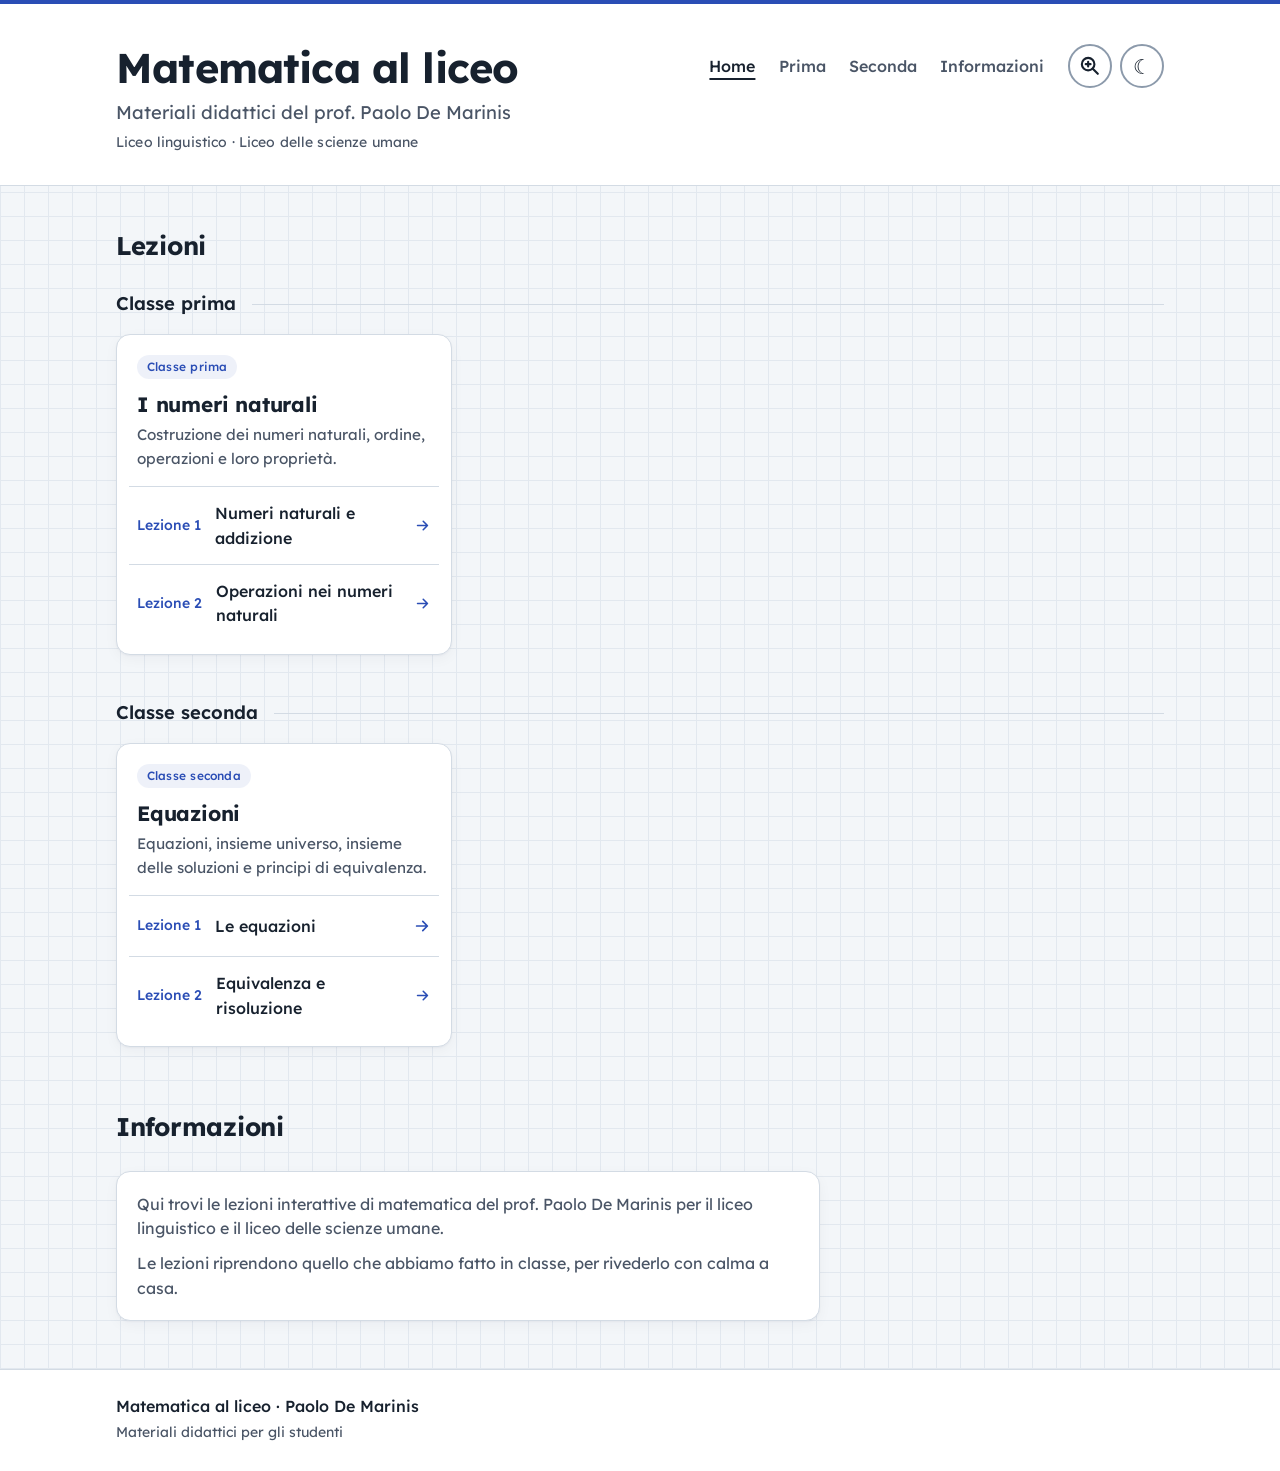
==== index.html @ c7ae08e1 "Prima pubblicazione: home, font e prime tre lezioni Home «Matematica al liceo» con tema scuro e dime" ====
<!DOCTYPE html>
<html lang="it">
<head>
	<meta charset="utf-8">
	<meta name="viewport" content="width=device-width, initial-scale=1, viewport-fit=cover">
	<title>Matematica al liceo · Materiali didattici del prof. Paolo De Marinis</title>
	<meta name="description" content="Lezioni interattive di matematica per il liceo linguistico e il liceo delle scienze umane, a cura del prof. Paolo De Marinis.">
	<meta name="theme-color" content="#F3F6F9">
	<link rel="preload" href="assets/fonts/lexend-latin.woff2" as="font" type="font/woff2" crossorigin>
	<link rel="stylesheet" href="assets/css/style.css">
	<script src="assets/js/main.js"></script>
</head>
<body>
	<a class="skip-link" href="#contenuto">Vai al contenuto</a>

	<header class="site-header" id="top">
		<div class="wrap header-inner">
			<div class="brand">
				<h1 class="site-title"><a href="index.html">Matematica al liceo</a></h1>
				<p class="site-subtitle">Materiali didattici del prof. Paolo De Marinis</p>
				<p class="site-schools"><span>Liceo linguistico</span> · <span>Liceo delle scienze umane</span></p>
			</div>
			<nav class="site-nav" aria-label="Navigazione principale">
				<ul>
					<li><a href="index.html" aria-current="page">Home</a></li>
					<li><a href="#prima">Prima</a></li>
					<li><a href="#seconda">Seconda</a></li>
					<li><a href="#informazioni">Informazioni</a></li>
				</ul>
			</nav>
			<div class="tools">
				<div class="zmenu" id="zmenu">
					<button type="button" class="round-btn" id="zoomBtn" aria-label="Dimensione dei contenuti" title="Dimensione dei contenuti" aria-haspopup="dialog" aria-expanded="false" aria-controls="zpanel">
						<svg viewBox="0 0 24 24" aria-hidden="true"><circle cx="10.5" cy="10.5" r="6.5"/><path d="M15.3 15.3 20.5 20.5M8 10.5h5M10.5 8v5"/></svg>
					</button>
					<section class="zpanel" id="zpanel" role="dialog" aria-labelledby="ztitle" hidden>
						<div class="zhead">
							<span id="ztitle">Dimensione dei contenuti</span>
							<button type="button" class="round-btn small" id="zclose" aria-label="Chiudi"><svg viewBox="0 0 24 24" aria-hidden="true"><path d="M7 7 17 17M17 7 7 17"/></svg></button>
						</div>
						<div class="zopts" role="radiogroup" aria-labelledby="ztitle">
							<label><input type="radio" name="zoomLevel" value="100" checked>100%</label>
							<label><input type="radio" name="zoomLevel" value="115">115%</label>
							<label><input type="radio" name="zoomLevel" value="130">130%</label>
							<label><input type="radio" name="zoomLevel" value="150">150%</label>
						</div>
					</section>
				</div>
				<button type="button" class="round-btn" id="theme" aria-label="Attiva il tema scuro" title="Tema scuro"><span id="themeGlyph" aria-hidden="true">☾</span></button>
			</div>
		</div>
	</header>

	<main id="contenuto">
		<section class="lessons" aria-labelledby="lezioni-title">
			<div class="wrap">
				<h2 class="section-title" id="lezioni-title">Lezioni</h2>

				<!-- ========== Classe prima ========== -->
				<section class="year" id="prima" aria-labelledby="prima-title">
					<h3 class="year-title" id="prima-title">Classe prima</h3>
					<div class="topic-grid">

						<article class="topic" aria-labelledby="t-numeri-naturali">
							<p class="topic-year">Classe prima</p>
							<h4 class="topic-title" id="t-numeri-naturali">I numeri naturali</h4>
							<p class="topic-desc">Costruzione dei numeri naturali, ordine, operazioni e loro proprietà.</p>
							<ul class="lesson-list">
								<li>
									<a class="lesson" href="prima/numeri-naturali/lezione-1.html">
										<span class="lesson-num">Lezione 1<span class="sr-only"> —</span></span>
										<span class="lesson-title">Numeri naturali e addizione</span>
									</a>
								</li>
								<li>
									<a class="lesson" href="prima/numeri-naturali/lezione-2.html">
										<span class="lesson-num">Lezione 2<span class="sr-only"> —</span></span>
										<span class="lesson-title">Operazioni nei numeri naturali</span>
									</a>
								</li>
							</ul>
						</article>

						<!-- Next topics for the first year go here, as copies of the <article> above:
						     divisibilità, numeri interi, numeri razionali, insiemi,
						     calcolo letterale, monomi, polinomi, geometria. -->

					</div>
				</section>

				<!-- ========== Classe seconda ========== -->
				<section class="year" id="seconda" aria-labelledby="seconda-title">
					<h3 class="year-title" id="seconda-title">Classe seconda</h3>
					<div class="topic-grid">

						<article class="topic" aria-labelledby="t-equazioni">
							<p class="topic-year">Classe seconda</p>
							<h4 class="topic-title" id="t-equazioni">Equazioni</h4>
							<p class="topic-desc">Equazioni, insieme universo, insieme delle soluzioni e principi di equivalenza.</p>
							<ul class="lesson-list">
								<li>
									<a class="lesson" href="seconda/equazioni/lezione-1.html">
										<span class="lesson-num">Lezione 1<span class="sr-only"> —</span></span>
										<span class="lesson-title">Le equazioni</span>
									</a>
								</li>
								<li>
									<a class="lesson" href="seconda/equazioni/lezione-2.html">
										<span class="lesson-num">Lezione 2<span class="sr-only"> —</span></span>
										<span class="lesson-title">Equivalenza e risoluzione</span>
									</a>
								</li>
							</ul>
						</article>

						<!-- Next topics for the second year go here:
						     funzioni, retta, sistemi lineari, disequazioni, radicali, geometria. -->

					</div>
				</section>

				<!--
				HOW TO ADD A TOPIC
				Copy this block inside the .topic-grid of the right year,
				then change the id (it must be unique), the texts and the links.

				<article class="topic" aria-labelledby="t-numeri-interi">
					<p class="topic-year">Classe prima</p>
					<h4 class="topic-title" id="t-numeri-interi">I numeri interi</h4>
					<p class="topic-desc">One-line description of the topic.</p>
					<ul class="lesson-list">
						<li>
							<a class="lesson" href="prima/numeri-interi/lezione-1.html">
								<span class="lesson-num">Lezione 1<span class="sr-only"> —</span></span>
								<span class="lesson-title">Lesson title</span>
							</a>
						</li>
					</ul>
				</article>

				HOW TO MARK A LESSON AS NEW OR UPDATED
				Put one badge INSIDE .lesson-title, after the text, only while it is useful:
					<span class="lesson-title">Le equazioni <span class="badge badge-new">Nuova</span></span>
					<span class="lesson-title">Le equazioni <span class="badge badge-updated">Aggiornata</span></span>
				-->
			</div>
		</section>

		<section class="info" id="informazioni" aria-labelledby="informazioni-title">
			<div class="wrap">
				<h2 class="section-title" id="informazioni-title">Informazioni</h2>
				<div class="info-panel">
					<p>Qui trovi le lezioni interattive di matematica del prof. Paolo De Marinis per il liceo linguistico e il liceo delle scienze umane.</p>
					<p>Le lezioni riprendono quello che abbiamo fatto in classe, per rivederlo con calma a casa.</p>
				</div>
			</div>
		</section>
	</main>

	<footer class="site-footer">
		<div class="wrap">
			<p class="footer-main">Matematica al liceo · Paolo De Marinis</p>
			<p class="footer-sub">Materiali didattici per gli studenti</p>
		</div>
	</footer>
</body>
</html>
---- assets/css/style.css ----
/* ==========================================================================
   Matematica al liceo — home page styles
   Same palette and grid paper background as the interactive lessons.
   ========================================================================== */

/* Lexend is served from this site (SIL Open Font License, see assets/fonts/OFL.txt):
   no request to Google. One variable file covers weights 400–700, Latin characters. */
@font-face {
	font-family: "Lexend";
	font-style: normal;
	font-weight: 400 700;
	font-display: swap;
	src: url("../fonts/lexend-latin.woff2") format("woff2");
}

:root {
	--bg: #F3F6F9;
	--grid: #E2E8EF;
	--panel: #FFFFFF;
	--ink: #17212E;
	--ink-secondary: #4A5566;
	--line: #D3DBE4;
	--accent: #2A4DB5;
	--accent-soft: rgba(42, 77, 181, 0.08);
	--accent-hover: #1F3C93;
	--updated: #107443;
	--control: #8C9AAB;
	--popup-shadow: rgba(23, 33, 46, 0.18);

	--font: "Lexend", system-ui, -apple-system, "Segoe UI", Roboto, "Helvetica Neue", Arial, sans-serif;
	--radius: 14px;
	--radius-small: 10px;
	--shadow: 0 1px 2px rgba(23, 33, 46, 0.04), 0 4px 14px rgba(23, 33, 46, 0.04);
	--content-width: 68rem;
	--gutter: 1.25rem;
}

/* Dark theme: same colours as the dark theme of the lessons */
:root[data-theme="dark"] {
	color-scheme: dark;
	--bg: #0F141A;
	--grid: #19212B;
	--panel: #161D26;
	--ink: #E6EBF1;
	--ink-secondary: #A8B3C0;
	--line: #2A3440;
	--accent: #86A5F7;
	--accent-soft: rgba(134, 165, 247, 0.12);
	--accent-hover: #AFC4FA;
	--updated: #4FC98C;
	--control: #56657A;
	--popup-shadow: rgba(0, 0, 0, 0.5);
	--shadow: none;
}

/* Content size chosen with the magnifier, as in the lessons */
:root[data-zoom="115"] { font-size: 115%; }
:root[data-zoom="130"] { font-size: 130%; }
:root[data-zoom="150"] { font-size: 150%; }

/* ---------- Base ---------- */

[hidden] {
	display: none !important;
}

*,
*::before,
*::after {
	box-sizing: border-box;
}

html {
	-webkit-text-size-adjust: 100%;
	text-size-adjust: 100%;
}

@media (prefers-reduced-motion: no-preference) {
	html {
		scroll-behavior: smooth;
	}
}

body {
	margin: 0;
	min-height: 100vh;
	display: flex;
	flex-direction: column;
	font-family: var(--font);
	font-size: 1rem;
	line-height: 1.55;
	color: var(--ink);
	background-color: var(--bg);
	/* Grid paper, as in the lessons */
	background-image:
		linear-gradient(var(--grid) 1px, transparent 1px),
		linear-gradient(90deg, var(--grid) 1px, transparent 1px);
	background-size: 24px 24px;
	-webkit-tap-highlight-color: transparent;
}

h1,
h2,
h3,
h4,
p,
ul {
	margin: 0;
}

a {
	color: var(--accent);
}

:focus-visible {
	outline: 3px solid var(--accent);
	outline-offset: 3px;
	border-radius: 4px;
}

/* Content column; respects the iPhone notch in landscape */
.wrap {
	width: 100%;
	max-width: var(--content-width);
	margin: 0 auto;
	padding-left: max(var(--gutter), env(safe-area-inset-left));
	padding-right: max(var(--gutter), env(safe-area-inset-right));
}

/* Text for screen readers only */
.sr-only {
	position: absolute;
	width: 1px;
	height: 1px;
	overflow: hidden;
	clip: rect(0 0 0 0);
	white-space: nowrap;
}

/* Keyboard users can jump straight to the lessons */
.skip-link {
	position: absolute;
	left: 1rem;
	top: -4rem;
	z-index: 10;
	padding: 0.6rem 1rem;
	background: var(--panel);
	border: 1px solid var(--line);
	border-radius: var(--radius-small);
	font-weight: 500;
	text-decoration: none;
}

.skip-link:focus {
	top: 1rem;
}

/* ---------- Header ---------- */

/* The header is a size container: its layout follows the space actually available,
   which also shrinks when the content size is raised with the magnifier. */
.site-header {
	container-type: inline-size;
	background: var(--panel);
	border-top: 4px solid var(--accent);
	border-bottom: 1px solid var(--line);
}

/* Phones and tablets: title and buttons on top, links below.
   Wide screens: title, links and buttons on one row. */
.header-inner {
	display: grid;
	grid-template-columns: 1fr auto;
	grid-template-areas:
		"brand tools"
		"nav   nav";
	gap: 1.1rem 1rem;
	padding-top: 1.75rem;
	padding-bottom: 1.25rem;
}

.brand {
	grid-area: brand;
	min-width: 0;
}

.site-nav {
	grid-area: nav;
}

/* The size panel is anchored to this box, so it never goes past the right edge */
.tools {
	grid-area: tools;
	align-self: start;
	position: relative;
	display: flex;
	gap: 0.5rem;
}

/* Very narrow (small phones, or large content size): buttons on their own row */
@container (max-width: 22rem) {
	.header-inner {
		grid-template-columns: 1fr;
		grid-template-areas:
			"tools"
			"brand"
			"nav";
	}

	.tools {
		justify-self: end;
	}

	/* more specific than the base .zopts rule, which comes later in the file */
	.site-header .zopts {
		grid-template-columns: repeat(2, minmax(0, 1fr));
	}
}

.site-title {
	font-size: clamp(1.85rem, 1.45rem + 1.8vw, 2.6rem);
	font-weight: 700;
	line-height: 1.15;
	letter-spacing: -0.02em;
	text-wrap: balance;
}

.site-title a {
	color: var(--ink);
	text-decoration: none;
}

.site-subtitle {
	margin-top: 0.45rem;
	font-size: clamp(1rem, 0.95rem + 0.3vw, 1.15rem);
	color: var(--ink-secondary);
	text-wrap: balance;
}

.site-schools {
	margin-top: 0.25rem;
	font-size: 0.875rem;
	color: var(--ink-secondary);
	letter-spacing: 0.01em;
}

/* Each school stays on one line: on phones the break falls after the dot */
.site-schools span {
	white-space: nowrap;
}

/* Plain links, no hamburger: one row on phones, they wrap only on very narrow screens */
.site-nav ul {
	display: flex;
	flex-wrap: wrap;
	padding: 0;
	margin-left: -0.5rem;
	list-style: none;
}

.site-nav a {
	display: inline-flex;
	align-items: center;
	min-height: 2.75rem;
	padding: 0 0.5rem;
	border-radius: var(--radius-small);
	color: var(--ink-secondary);
	font-size: 0.9375rem;
	font-weight: 500;
	text-decoration: none;
}

.site-nav a:hover {
	color: var(--accent);
	background: var(--accent-soft);
}

/* Current page: darker and underlined, not colour alone */
.site-nav a[aria-current="page"] {
	color: var(--ink);
	text-decoration: underline;
	text-decoration-thickness: 2px;
	text-underline-offset: 0.35em;
}

@container (min-width: 60rem) {
	.header-inner {
		grid-template-columns: 1fr auto auto;
		grid-template-areas: "brand nav tools";
		align-items: start;
		column-gap: 1.5rem;
		padding-top: 2.5rem;
		padding-bottom: 2rem;
	}

	.site-nav ul {
		gap: 0.25rem;
		margin-left: 0;
		margin-right: -0.6rem;
	}

	.site-nav a {
		padding: 0 0.6rem;
		font-size: 1rem;
	}
}

/* ---------- Theme and size buttons (same look as in the lessons) ---------- */

.round-btn {
	display: grid;
	place-items: center;
	width: 2.75rem;
	height: 2.75rem;
	min-width: 44px;
	min-height: 44px;
	padding: 0;
	border: 2px solid var(--control);
	border-radius: 50%;
	background: var(--panel);
	color: var(--ink);
	font: inherit;
	font-size: 1.3rem;
	line-height: 1;
	cursor: pointer;
}

.round-btn:hover,
.round-btn[aria-expanded="true"] {
	border-color: var(--accent);
}

.round-btn svg {
	width: 1.45rem;
	height: 1.45rem;
	fill: none;
	stroke: currentColor;
	stroke-width: 2.2;
	stroke-linecap: round;
	stroke-linejoin: round;
}

.round-btn.small {
	width: 2.4rem;
	height: 2.4rem;
	min-width: 40px;
	min-height: 40px;
}

.round-btn.small svg {
	width: 1.1rem;
	height: 1.1rem;
	stroke-width: 2.4;
}

.zpanel {
	position: absolute;
	top: calc(100% + 0.6rem);
	right: 0;
	z-index: 30;
	/* never wider than the header (cqw ignores the desktop scrollbar, vw does not) */
	width: min(21rem, calc(100cqw - 2.5rem));
	padding: 0.8rem 0.9rem 0.9rem;
	background: var(--panel);
	border: 1px solid var(--line);
	border-radius: var(--radius);
	box-shadow: 0 12px 32px var(--popup-shadow);
}

.zhead {
	display: flex;
	align-items: center;
	justify-content: space-between;
	gap: 1rem;
	margin-bottom: 0.55rem;
	font-weight: 700;
}

.zopts {
	display: grid;
	grid-template-columns: repeat(4, minmax(0, 1fr));
	gap: 0.4rem;
}

.zopts label {
	position: relative;
	display: grid;
	place-items: center;
	min-height: 44px;
	border: 2px solid var(--control);
	border-radius: var(--radius-small);
	cursor: pointer;
	font-weight: 700;
	font-variant-numeric: tabular-nums;
}

.zopts input {
	position: absolute;
	opacity: 0;
	pointer-events: none;
}

.zopts label:has(input:checked) {
	border-color: var(--accent);
	background: var(--accent-soft);
	color: var(--accent);
}

.zopts label:has(input:focus-visible) {
	outline: 3px solid var(--accent);
	outline-offset: 2px;
}

/* ---------- Sections ---------- */

main {
	flex: 1;
}

.lessons {
	padding-top: 2.5rem;
}

.info {
	padding-top: 1rem;
	padding-bottom: 3rem;
}

.section-title {
	margin-bottom: 1.5rem;
	font-size: 1.6rem;
	font-weight: 700;
	letter-spacing: -0.01em;
}

/* Anchored sections do not end up glued to the top edge */
.year,
.info {
	scroll-margin-top: 1rem;
}

.year {
	margin-bottom: 2.75rem;
}

/* Year heading with a thin rule that fills the row */
.year-title {
	display: flex;
	align-items: center;
	gap: 1rem;
	margin-bottom: 1rem;
	font-size: 1.15rem;
	font-weight: 600;
	color: var(--ink);
}

.year-title::after {
	content: "";
	flex: 1;
	height: 1px;
	background: var(--line);
}

/* ---------- Topic cards ---------- */

.topic-grid {
	display: grid;
	grid-template-columns: repeat(auto-fill, minmax(min(100%, 20rem), 1fr));
	gap: 1.25rem;
}

.topic {
	display: flex;
	flex-direction: column;
	padding: 1.25rem 1.25rem 0.75rem;
	background: var(--panel);
	border: 1px solid var(--line);
	border-radius: var(--radius);
	box-shadow: var(--shadow);
}

.topic-year {
	align-self: flex-start;
	padding: 0.15rem 0.6rem;
	border-radius: 999px;
	background: var(--accent-soft);
	color: var(--accent);
	font-size: 0.75rem;
	font-weight: 500;
	letter-spacing: 0.02em;
}

.topic-title {
	margin-top: 0.75rem;
	font-size: 1.3rem;
	font-weight: 700;
	line-height: 1.25;
	letter-spacing: -0.01em;
}

.topic-desc {
	margin-top: 0.4rem;
	color: var(--ink-secondary);
	font-size: 0.95rem;
}

/* ---------- Lesson links ---------- */

.lesson-list {
	margin: 1rem -0.5rem 0;
	padding: 0;
	list-style: none;
	border-top: 1px solid var(--line);
}

.lesson-list li + li {
	border-top: 1px solid var(--line);
}

.lesson {
	display: grid;
	grid-template-columns: auto 1fr auto;
	align-items: center;
	column-gap: 0.85rem;
	min-height: 3.25rem;
	margin: 0.25rem 0;
	padding: 0.6rem 0.5rem;
	border-radius: var(--radius-small);
	color: var(--ink);
	text-decoration: none;
}

.lesson-num {
	color: var(--accent);
	font-size: 0.875rem;
	font-weight: 500;
	font-variant-numeric: tabular-nums;
	white-space: nowrap;
}

.lesson-title {
	font-weight: 500;
	overflow-wrap: anywhere;
}

/* Arrow drawn with a mask: nothing for screen readers to announce */
.lesson::after {
	content: "";
	width: 1.1rem;
	height: 1.1rem;
	background-color: var(--accent);
	-webkit-mask: url("data:image/svg+xml,%3Csvg xmlns='http://www.w3.org/2000/svg' viewBox='0 0 24 24' fill='none' stroke='black' stroke-width='2.2' stroke-linecap='round' stroke-linejoin='round'%3E%3Cpath d='M5 12h14M13 6l6 6-6 6'/%3E%3C/svg%3E") center / contain no-repeat;
	mask: url("data:image/svg+xml,%3Csvg xmlns='http://www.w3.org/2000/svg' viewBox='0 0 24 24' fill='none' stroke='black' stroke-width='2.2' stroke-linecap='round' stroke-linejoin='round'%3E%3Cpath d='M5 12h14M13 6l6 6-6 6'/%3E%3C/svg%3E") center / contain no-repeat;
	transition: transform 0.15s ease;
}

.lesson:hover {
	background: var(--accent-soft);
}

.lesson:hover .lesson-title {
	color: var(--accent-hover);
}

.lesson:hover::after {
	transform: translateX(3px);
}

.lesson:focus-visible {
	outline-offset: 0;
	border-radius: var(--radius-small);
}

/* Optional status, shown only when added in the HTML.
   The word itself carries the meaning, the colour only helps. */
.badge {
	display: inline-block;
	margin-left: 0.4rem;
	padding: 0.05rem 0.5rem;
	border: 1px solid currentColor;
	border-radius: 999px;
	font-size: 0.72rem;
	font-weight: 500;
	vertical-align: 0.1em;
	white-space: nowrap;
}

.badge-new {
	color: var(--accent);
}

.badge-updated {
	color: var(--updated);
}

/* ---------- Info ---------- */

.info-panel {
	max-width: 44rem;
	padding: 1.25rem;
	background: var(--panel);
	border: 1px solid var(--line);
	border-radius: var(--radius);
	box-shadow: var(--shadow);
	color: var(--ink-secondary);
}

.info-panel p + p {
	margin-top: 0.6rem;
}

/* ---------- Footer ---------- */

.site-footer {
	padding-top: 1.5rem;
	padding-bottom: max(1.75rem, env(safe-area-inset-bottom));
	background: var(--panel);
	border-top: 1px solid var(--line);
}

.footer-main {
	font-weight: 500;
}

.footer-sub {
	margin-top: 0.15rem;
	font-size: 0.875rem;
	color: var(--ink-secondary);
}

@media (prefers-reduced-motion: reduce) {
	.lesson::after {
		transition: none;
	}
}
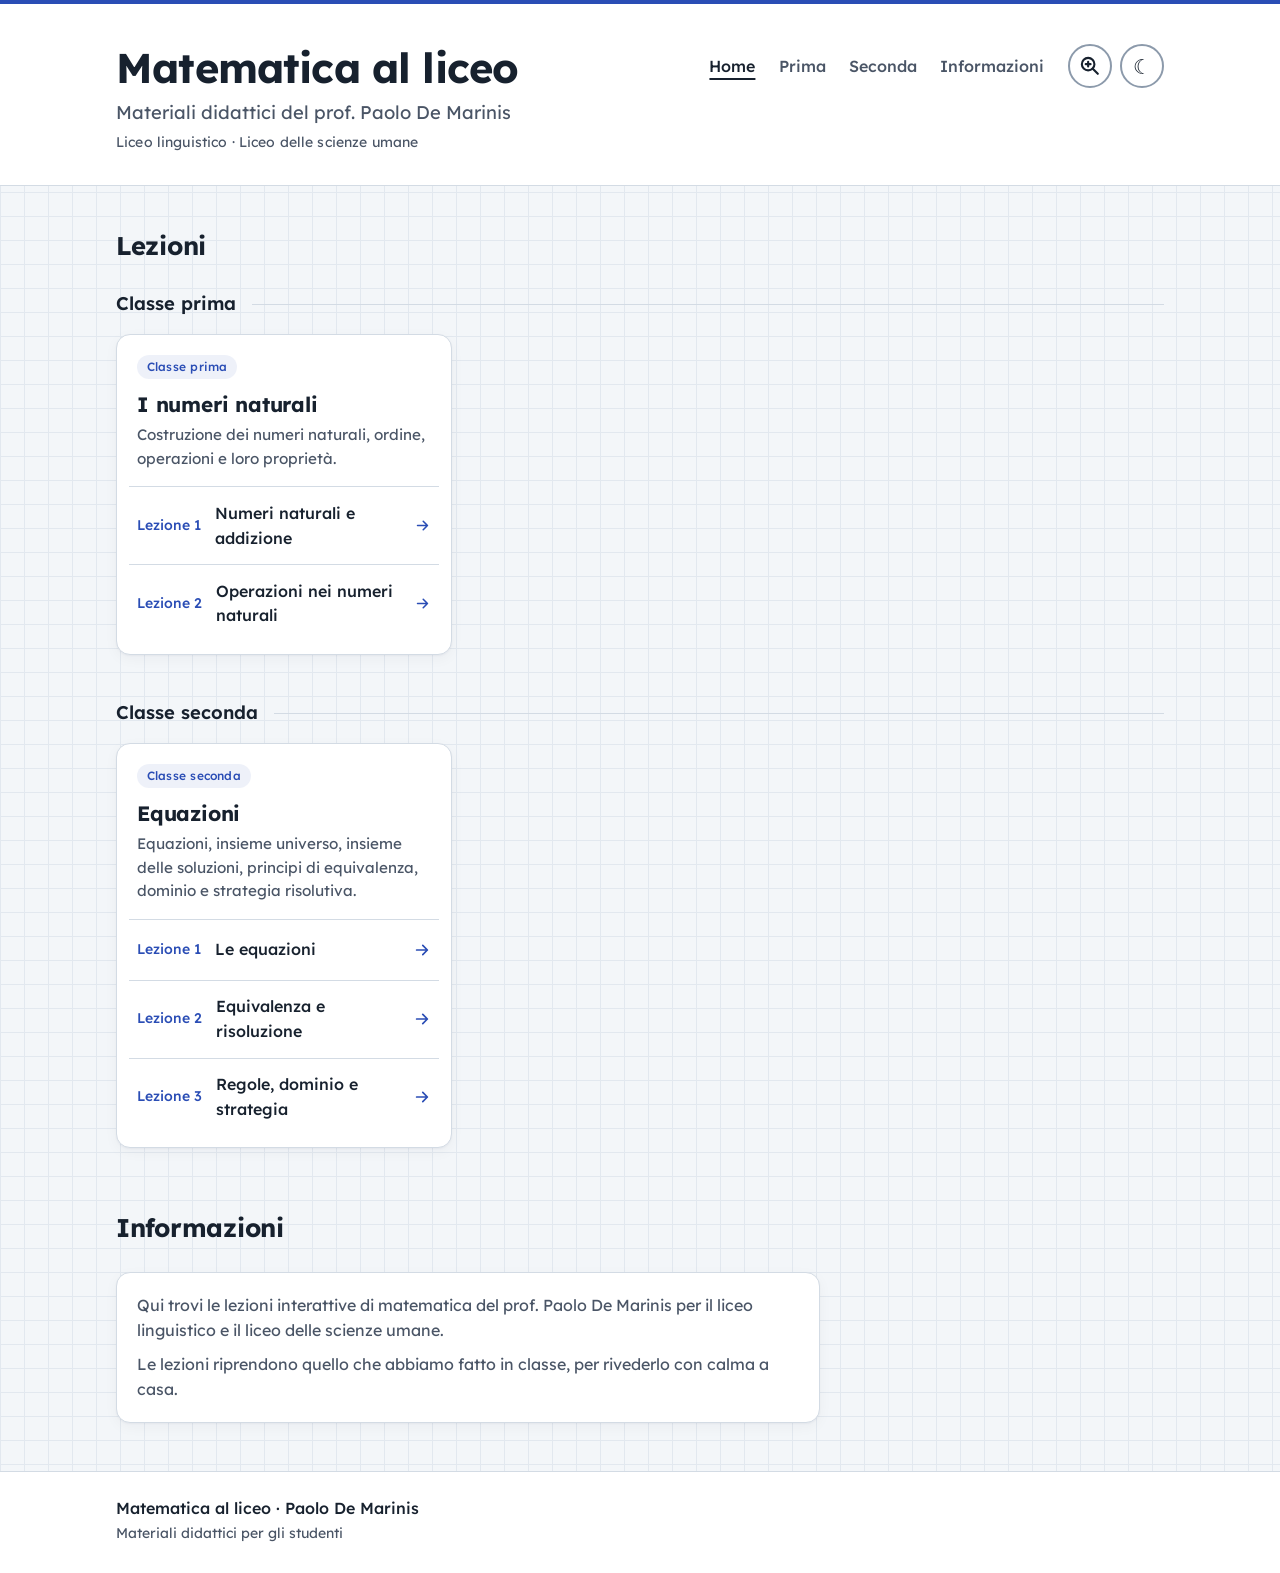
==== commit 73b79543: "Seconde, lezione 3: regole, dominio e strategia Trasporto, cancellazione e cambio di segno dai due p" ====
--- a/index.html
+++ b/index.html
@@ -96,7 +96,7 @@
 						<article class="topic" aria-labelledby="t-equazioni">
 							<p class="topic-year">Classe seconda</p>
 							<h4 class="topic-title" id="t-equazioni">Equazioni</h4>
-							<p class="topic-desc">Equazioni, insieme universo, insieme delle soluzioni e principi di equivalenza.</p>
+							<p class="topic-desc">Equazioni, insieme universo, insieme delle soluzioni, principi di equivalenza, dominio e strategia risolutiva.</p>
 							<ul class="lesson-list">
 								<li>
 									<a class="lesson" href="seconda/equazioni/lezione-1.html">
@@ -108,6 +108,12 @@
 									<a class="lesson" href="seconda/equazioni/lezione-2.html">
 										<span class="lesson-num">Lezione 2<span class="sr-only"> —</span></span>
 										<span class="lesson-title">Equivalenza e risoluzione</span>
+									</a>
+								</li>
+								<li>
+									<a class="lesson" href="seconda/equazioni/lezione-3.html">
+										<span class="lesson-num">Lezione 3<span class="sr-only"> —</span></span>
+										<span class="lesson-title">Regole, dominio e strategia</span>
 									</a>
 								</li>
 							</ul>
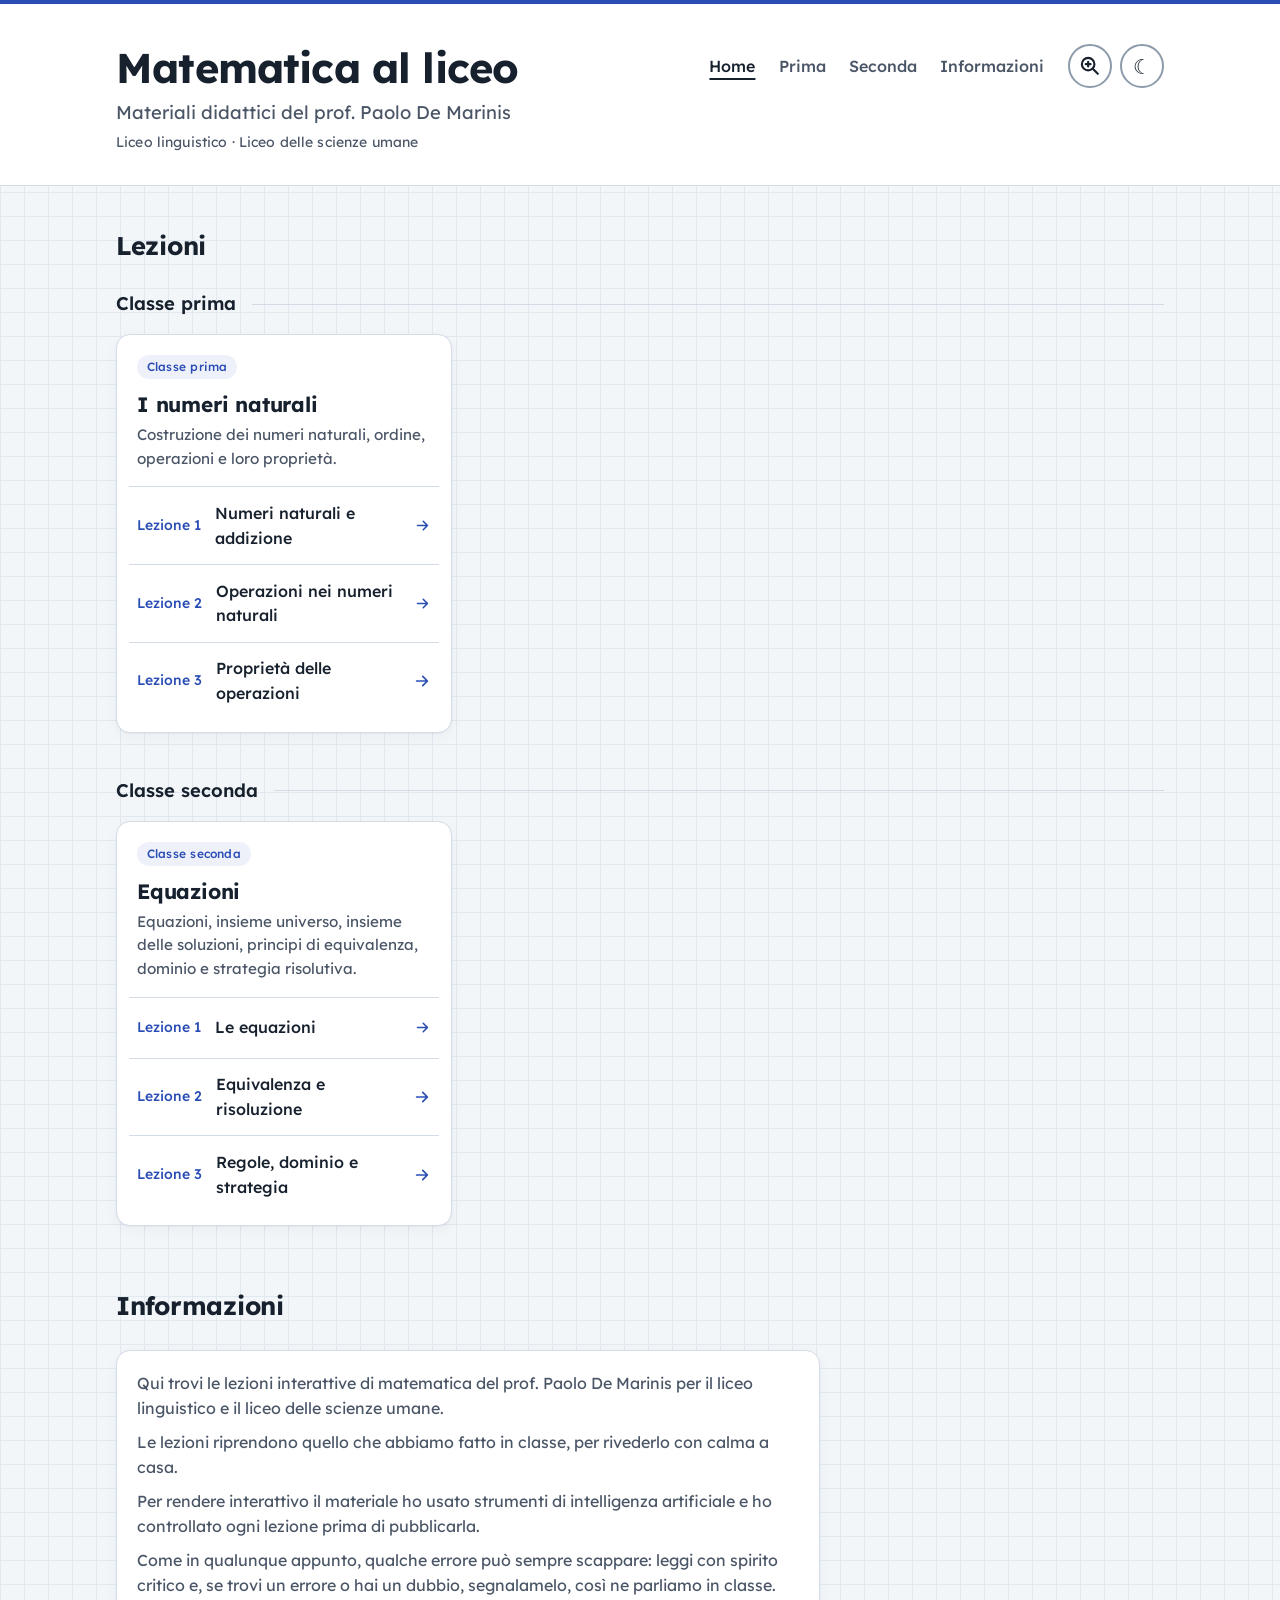
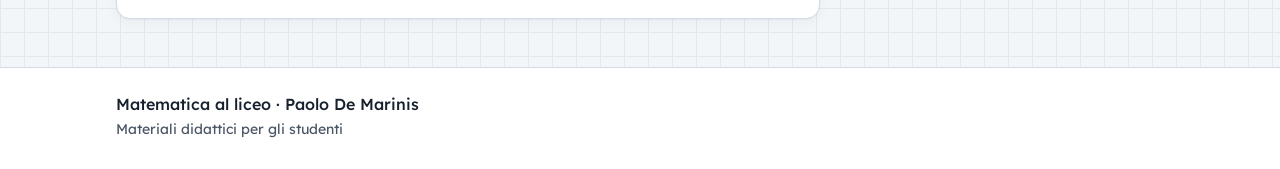
==== commit 90e71717: "Prime, lezione 3: proprietà delle operazioni; nota sull'IA nella home Commutativa, associativa, dist" ====
--- a/index.html
+++ b/index.html
@@ -76,6 +76,12 @@
 									<a class="lesson" href="prima/numeri-naturali/lezione-2.html">
 										<span class="lesson-num">Lezione 2<span class="sr-only"> —</span></span>
 										<span class="lesson-title">Operazioni nei numeri naturali</span>
+									</a>
+								</li>
+								<li>
+									<a class="lesson" href="prima/numeri-naturali/lezione-3.html">
+										<span class="lesson-num">Lezione 3<span class="sr-only"> —</span></span>
+										<span class="lesson-title">Proprietà delle operazioni</span>
 									</a>
 								</li>
 							</ul>
@@ -158,6 +164,8 @@
 				<div class="info-panel">
 					<p>Qui trovi le lezioni interattive di matematica del prof. Paolo De Marinis per il liceo linguistico e il liceo delle scienze umane.</p>
 					<p>Le lezioni riprendono quello che abbiamo fatto in classe, per rivederlo con calma a casa.</p>
+					<p>Per rendere interattivo il materiale ho usato strumenti di intelligenza artificiale e ho controllato ogni lezione prima di pubblicarla.</p>
+					<p>Come in qualunque appunto, qualche errore può sempre scappare: leggi con spirito critico e, se trovi un errore o hai un dubbio, segnalamelo, così ne parliamo in classe.</p>
 				</div>
 			</div>
 		</section>
